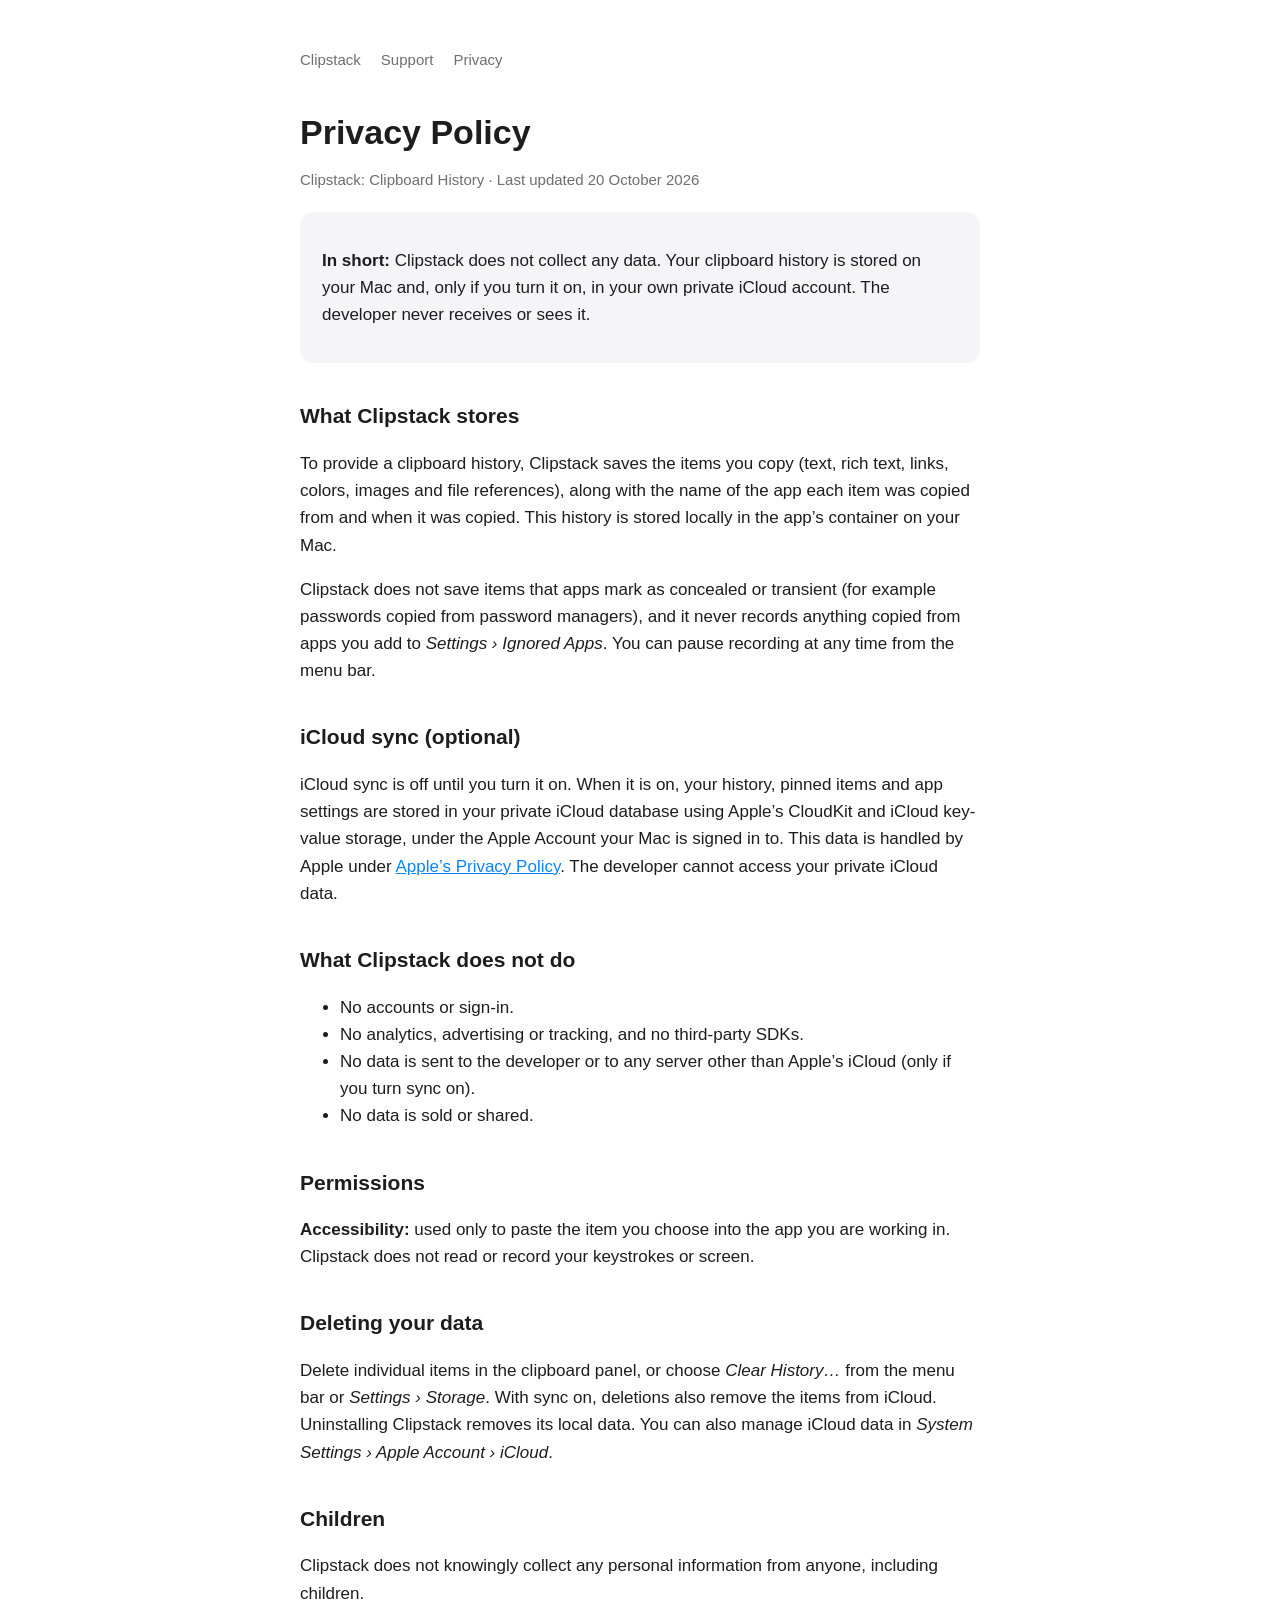
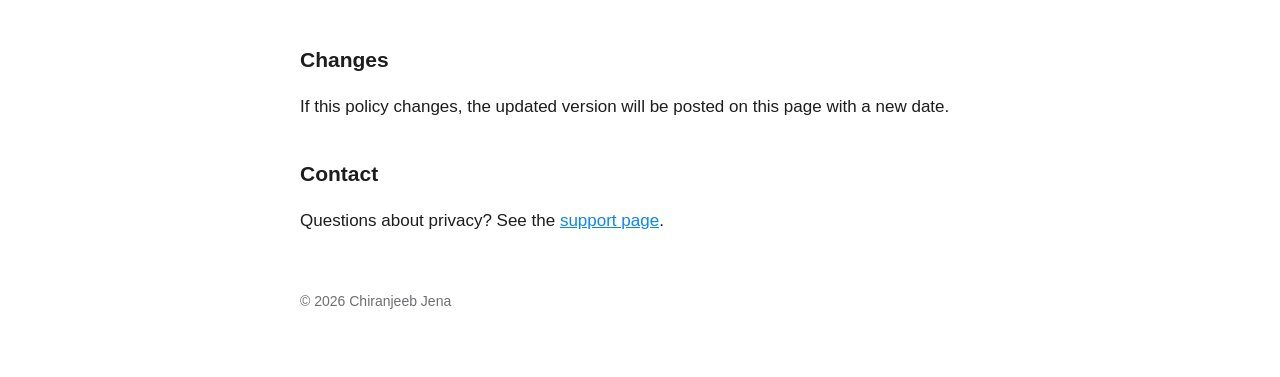
==== privacy.html @ 05b454fd "Add Clipstack website with privacy policy and support pages Co-Authored-By: Claude Opus 5.5 (1M cont" ====
<!doctype html>
<html lang="en"><head><meta charset="utf-8"><meta name="viewport" content="width=device-width,initial-scale=1">
<title>Clipstack Privacy Policy</title><link rel="stylesheet" href="style.css"></head>
<body><main>
<nav><a href="./">Clipstack</a><a href="support">Support</a><a href="privacy">Privacy</a></nav>
<h1>Privacy Policy</h1>
<p class="muted">Clipstack: Clipboard History · Last updated 20 October 2026</p>

<div class="card"><p><strong>In short:</strong> Clipstack does not collect any data. Your clipboard history is stored on your Mac and, only if you turn it on, in your own private iCloud account. The developer never receives or sees it.</p></div>

<h2>What Clipstack stores</h2>
<p>To provide a clipboard history, Clipstack saves the items you copy (text, rich text, links, colors, images and file references), along with the name of the app each item was copied from and when it was copied. This history is stored locally in the app’s container on your Mac.</p>
<p>Clipstack does not save items that apps mark as concealed or transient (for example passwords copied from password managers), and it never records anything copied from apps you add to <em>Settings › Ignored Apps</em>. You can pause recording at any time from the menu bar.</p>

<h2>iCloud sync (optional)</h2>
<p>iCloud sync is off until you turn it on. When it is on, your history, pinned items and app settings are stored in your private iCloud database using Apple’s CloudKit and iCloud key-value storage, under the Apple Account your Mac is signed in to. This data is handled by Apple under <a href="https://www.apple.com/legal/privacy/">Apple’s Privacy Policy</a>. The developer cannot access your private iCloud data.</p>

<h2>What Clipstack does not do</h2>
<ul>
<li>No accounts or sign-in.</li>
<li>No analytics, advertising or tracking, and no third-party SDKs.</li>
<li>No data is sent to the developer or to any server other than Apple’s iCloud (only if you turn sync on).</li>
<li>No data is sold or shared.</li>
</ul>

<h2>Permissions</h2>
<p><strong>Accessibility:</strong> used only to paste the item you choose into the app you are working in. Clipstack does not read or record your keystrokes or screen.</p>

<h2>Deleting your data</h2>
<p>Delete individual items in the clipboard panel, or choose <em>Clear History…</em> from the menu bar or <em>Settings › Storage</em>. With sync on, deletions also remove the items from iCloud. Uninstalling Clipstack removes its local data. You can also manage iCloud data in <em>System Settings › Apple Account › iCloud</em>.</p>

<h2>Children</h2>
<p>Clipstack does not knowingly collect any personal information from anyone, including children.</p>

<h2>Changes</h2>
<p>If this policy changes, the updated version will be posted on this page with a new date.</p>

<h2>Contact</h2>
<p>Questions about privacy? See the <a href="support">support page</a>.</p>
<footer>© 2026 Chiranjeeb Jena</footer>
</main></body></html>
---- style.css ----
:root{--bg:#fff;--fg:#1d1d1f;--muted:#6e6e73;--accent:#0a84ff;--card:#f5f5f7}
@media (prefers-color-scheme:dark){:root{--bg:#000;--fg:#f5f5f7;--muted:#a1a1a6;--card:#1c1c1e}}
*{box-sizing:border-box}
body{margin:0;background:var(--bg);color:var(--fg);font:17px/1.6 -apple-system,BlinkMacSystemFont,"Segoe UI",Helvetica,Arial,sans-serif}
main{max-width:720px;margin:0 auto;padding:48px 20px 64px}
nav{display:flex;gap:20px;margin-bottom:40px;font-size:15px}
nav a{color:var(--muted);text-decoration:none}nav a:hover{color:var(--fg)}
h1{font-size:34px;line-height:1.2;margin:0 0 8px}h2{font-size:21px;margin:36px 0 8px}
p,li{color:var(--fg)}.muted{color:var(--muted);font-size:15px}
a{color:var(--accent)}
.card{background:var(--card);border-radius:14px;padding:18px 22px;margin:20px 0}
footer{margin-top:56px;color:var(--muted);font-size:14px}
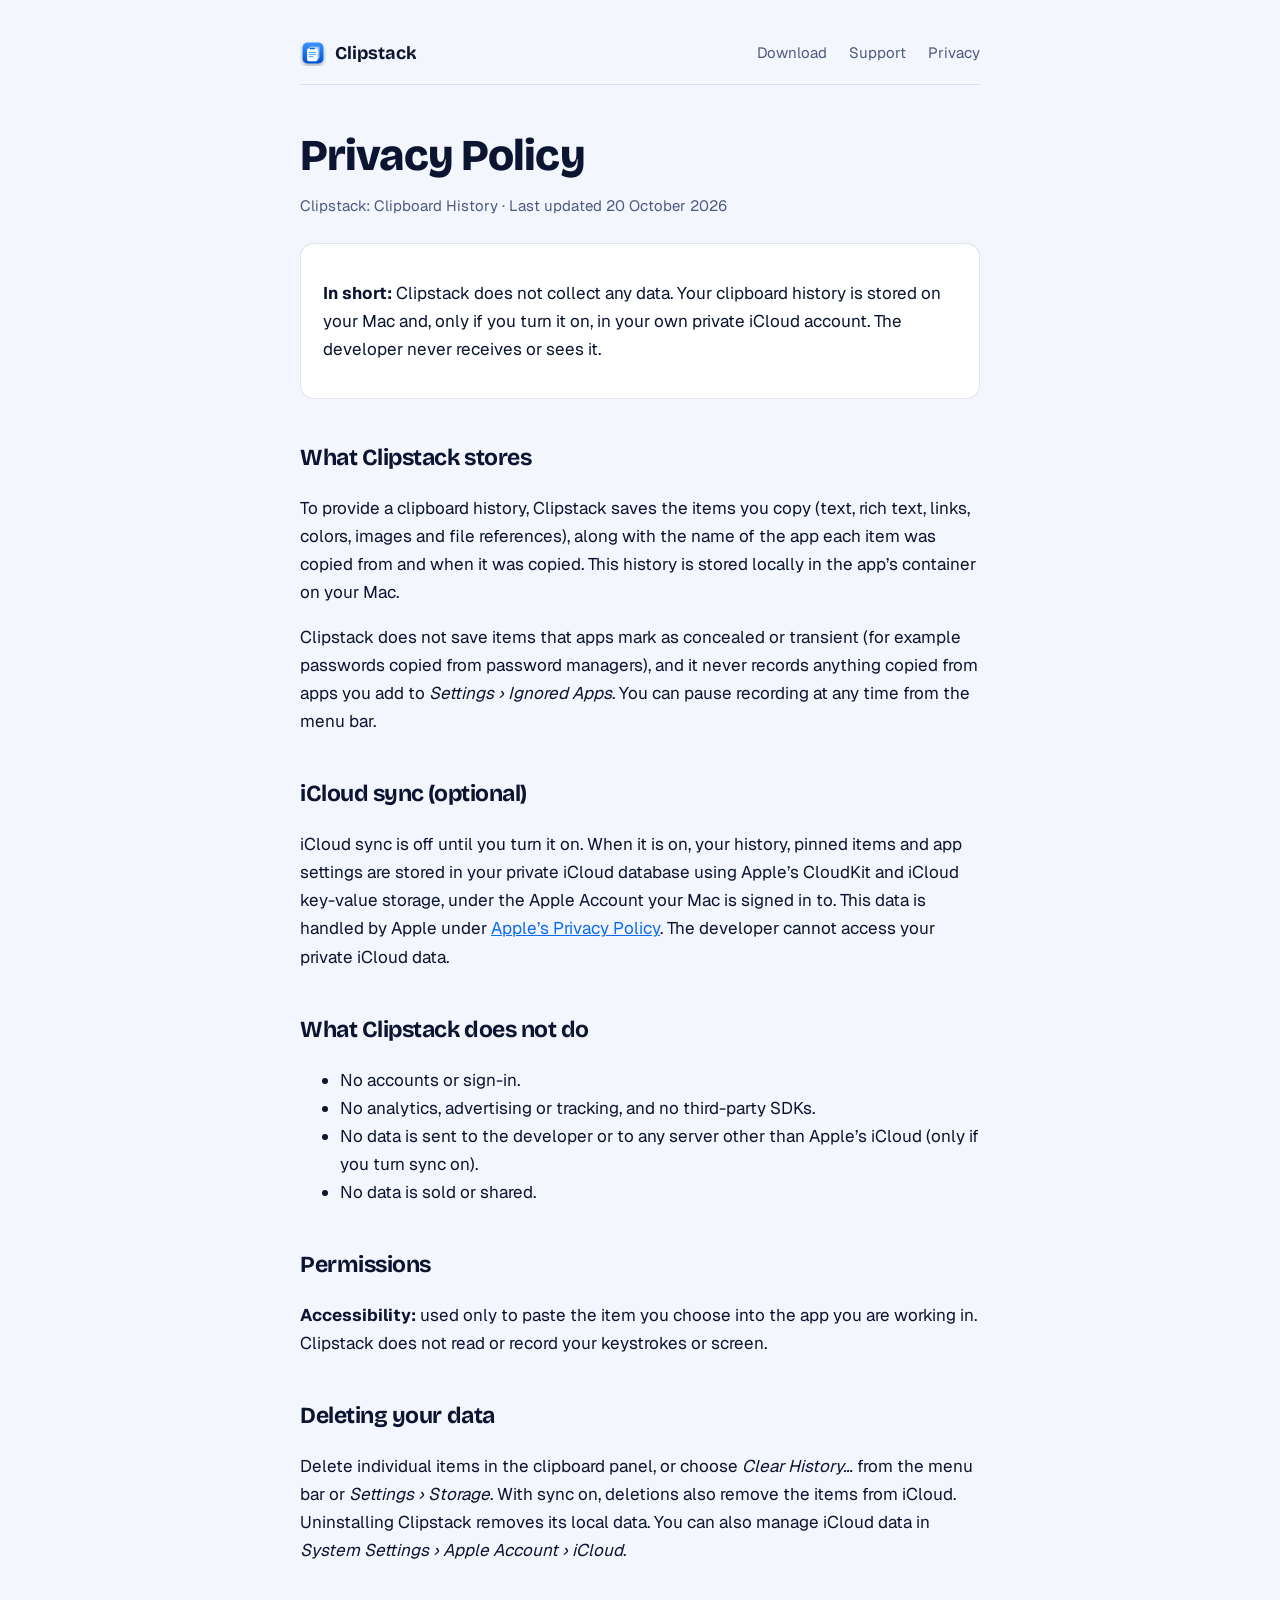
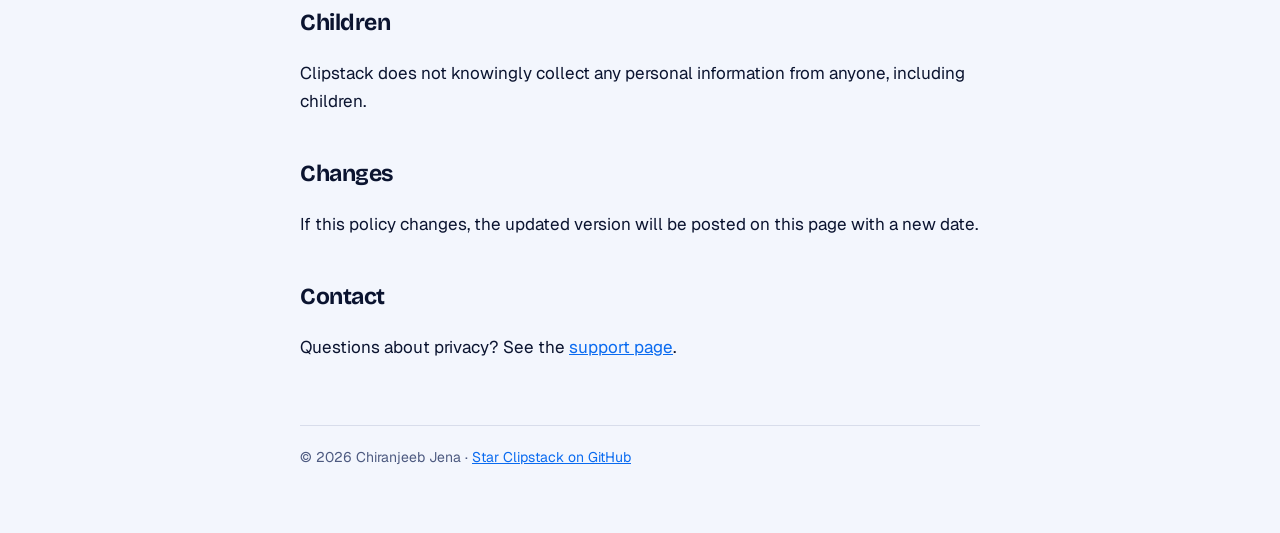
==== commit 0ae4268f: "Redesign landing page with interactive demo, screenshots and support links Restyle privacy and suppo" ====
--- a/privacy.html
+++ b/privacy.html
@@ -1,8 +1,8 @@
 <!doctype html>
 <html lang="en"><head><meta charset="utf-8"><meta name="viewport" content="width=device-width,initial-scale=1">
-<title>Clipstack Privacy Policy</title><link rel="stylesheet" href="style.css"></head>
+<title>Clipstack Privacy Policy</title><link rel="icon" href="assets/icon.svg" type="image/svg+xml"><link rel="stylesheet" href="https://fonts.googleapis.com/css2?family=Bricolage+Grotesque:opsz,wght@12..96,700;12..96,800&family=Geist:wght@400;500;600&display=swap"><link rel="stylesheet" href="style.css"></head>
 <body><main>
-<nav><a href="./">Clipstack</a><a href="support">Support</a><a href="privacy">Privacy</a></nav>
+<nav><a href="./"><img src="assets/icon.svg" alt="">Clipstack</a><a href="./#download">Download</a><a href="support">Support</a><a href="privacy">Privacy</a></nav>
 <h1>Privacy Policy</h1>
 <p class="muted">Clipstack: Clipboard History · Last updated 20 October 2026</p>
 
@@ -37,5 +37,5 @@
 
 <h2>Contact</h2>
 <p>Questions about privacy? See the <a href="support">support page</a>.</p>
-<footer>© 2026 Chiranjeeb Jena</footer>
+<footer>© 2026 Chiranjeeb Jena · <a href="https://github.com/chiranjeebhub/ClipStack">Star Clipstack on GitHub</a></footer>
 </main></body></html>
--- a/style.css
+++ b/style.css
@@ -1,12 +1,15 @@
-:root{--bg:#fff;--fg:#1d1d1f;--muted:#6e6e73;--accent:#0a84ff;--card:#f5f5f7}
-@media (prefers-color-scheme:dark){:root{--bg:#000;--fg:#f5f5f7;--muted:#a1a1a6;--card:#1c1c1e}}
+:root{--bg:#070B1A;--card:#111A36;--line:rgba(150,175,255,.14);--fg:#EAF0FF;--muted:#97A3C7;--accent:#3A95FF;color-scheme:dark}
+@media (prefers-color-scheme:light){:root{--bg:#F3F6FD;--card:#FFFFFF;--line:rgba(20,40,110,.12);--fg:#0B1430;--muted:#4D5A80;--accent:#0A6BF0;color-scheme:light}}
 *{box-sizing:border-box}
-body{margin:0;background:var(--bg);color:var(--fg);font:17px/1.6 -apple-system,BlinkMacSystemFont,"Segoe UI",Helvetica,Arial,sans-serif}
-main{max-width:720px;margin:0 auto;padding:48px 20px 64px}
-nav{display:flex;gap:20px;margin-bottom:40px;font-size:15px}
+body{margin:0;background:var(--bg);color:var(--fg);font:17px/1.65 "Geist",-apple-system,BlinkMacSystemFont,"Segoe UI",Helvetica,Arial,sans-serif;-webkit-font-smoothing:antialiased}
+main{max-width:720px;margin:0 auto;padding:40px max(20px,env(safe-area-inset-right,0px)) 64px max(20px,env(safe-area-inset-left,0px))}
+nav{display:flex;align-items:center;gap:22px;margin-bottom:48px;font-size:15px;padding-bottom:18px;border-bottom:1px solid var(--line)}
 nav a{color:var(--muted);text-decoration:none}nav a:hover{color:var(--fg)}
-h1{font-size:34px;line-height:1.2;margin:0 0 8px}h2{font-size:21px;margin:36px 0 8px}
+nav a:first-child{display:flex;align-items:center;gap:9px;color:var(--fg);font:700 18px "Bricolage Grotesque",system-ui,sans-serif;margin-right:auto}
+nav a:first-child img{width:26px;height:26px}
+h1,h2{font-family:"Bricolage Grotesque",system-ui,sans-serif;letter-spacing:-.02em;text-wrap:balance}
+h1{font-size:44px;line-height:1.05;font-weight:800;margin:0 0 10px}h2{font-size:23px;margin:40px 0 8px}
 p,li{color:var(--fg)}.muted{color:var(--muted);font-size:15px}
 a{color:var(--accent)}
-.card{background:var(--card);border-radius:14px;padding:18px 22px;margin:20px 0}
-footer{margin-top:56px;color:var(--muted);font-size:14px}
+.card{background:var(--card);border:1px solid var(--line);border-radius:14px;padding:18px 22px;margin:24px 0}
+footer{margin-top:64px;padding-top:20px;border-top:1px solid var(--line);color:var(--muted);font-size:14px}
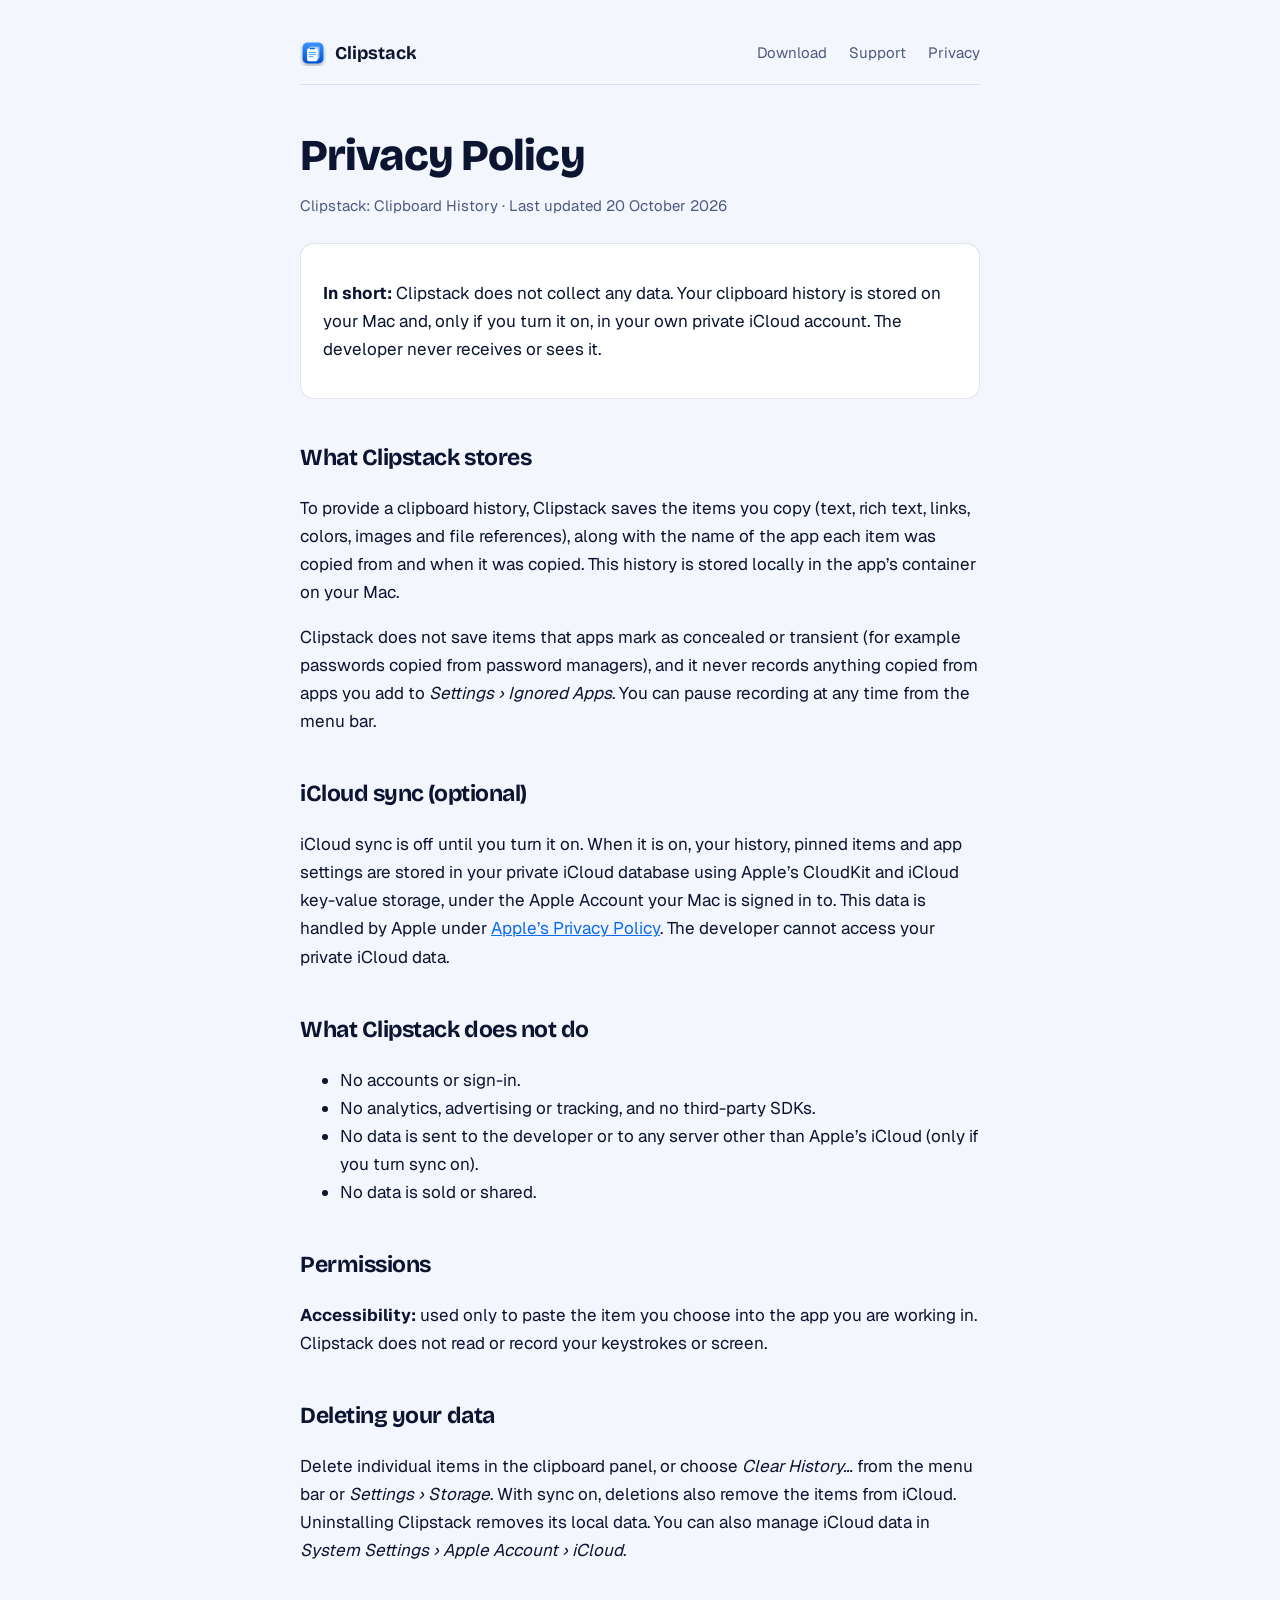
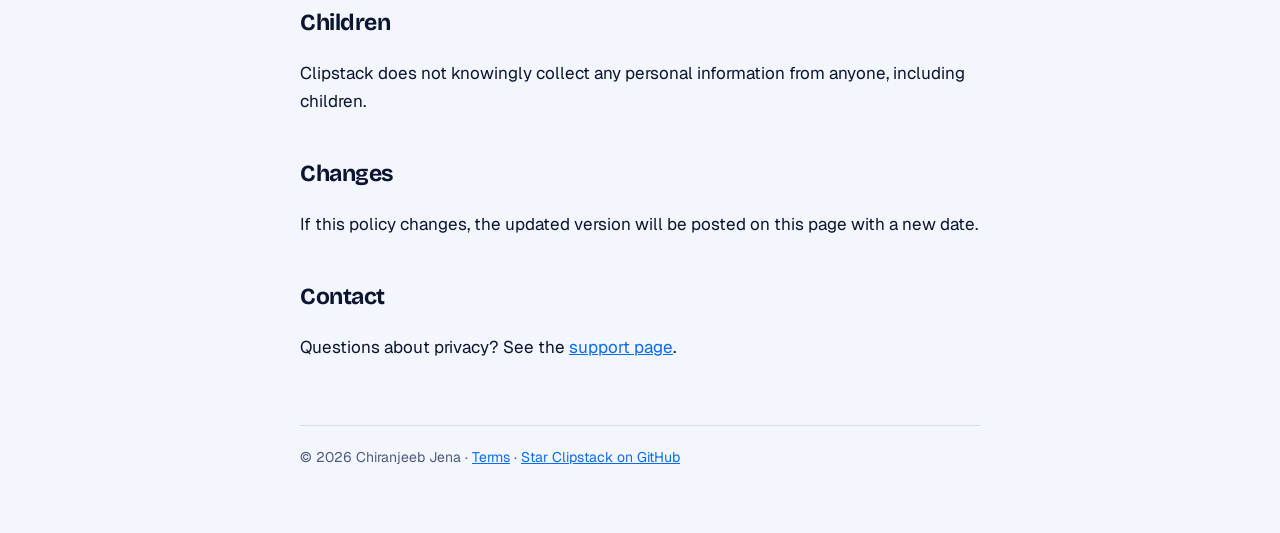
==== commit c46ca5bd: "Add Terms of Use page and link it from the footers Co-Authored-By: Claude Opus 5.5 <noreply@anthropi" ====
--- a/privacy.html
+++ b/privacy.html
@@ -37,5 +37,5 @@
 
 <h2>Contact</h2>
 <p>Questions about privacy? See the <a href="support">support page</a>.</p>
-<footer>© 2026 Chiranjeeb Jena · <a href="https://github.com/chiranjeebhub/ClipStack">Star Clipstack on GitHub</a></footer>
+<footer>© 2026 Chiranjeeb Jena · <a href="terms">Terms</a> · <a href="https://github.com/chiranjeebhub/ClipStack">Star Clipstack on GitHub</a></footer>
 </main></body></html>
